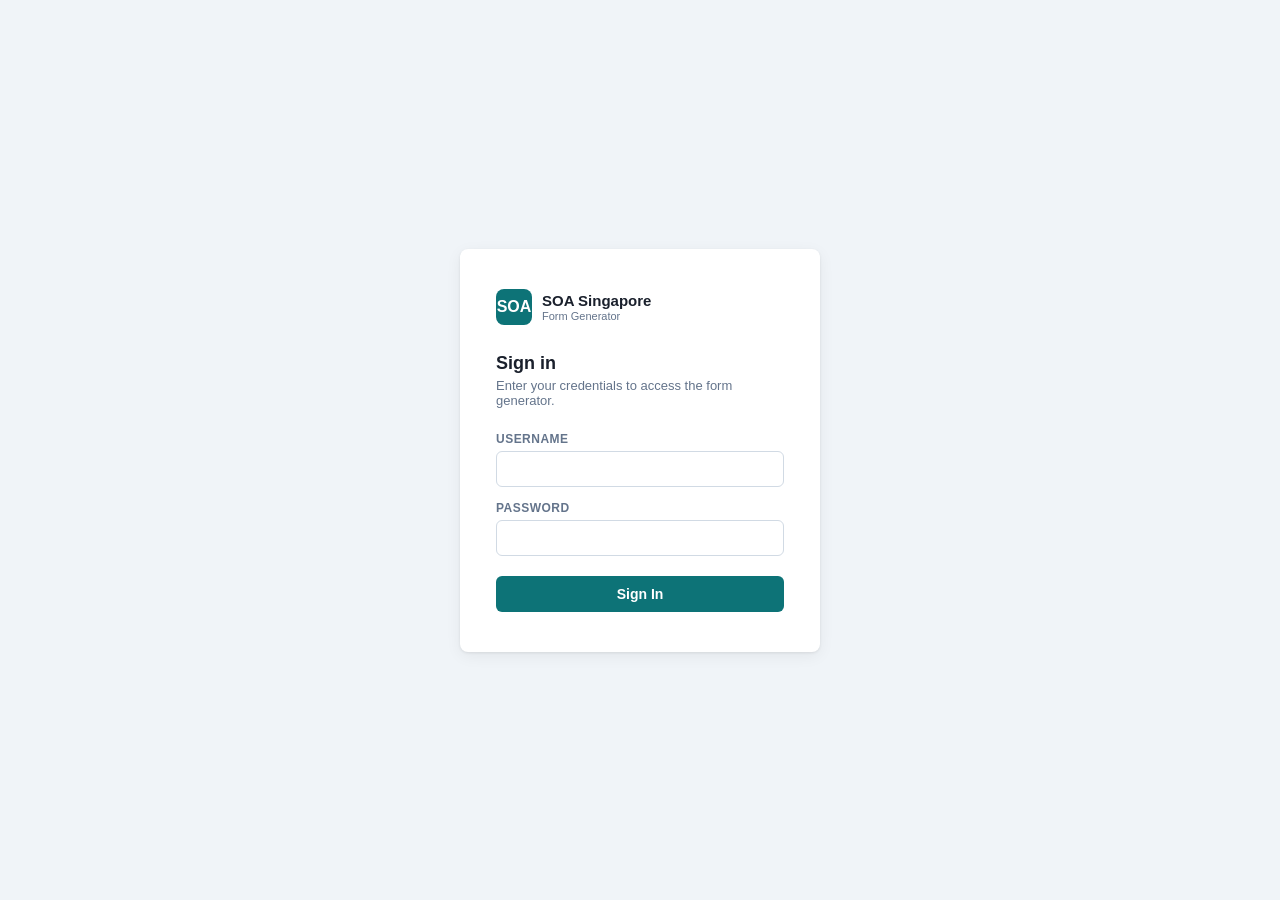
==== form-generator/Index.html @ 22507611 "feat: add form-generator — Apps Script PDF generation web app Standalone Google Apps Script project " ====
<!DOCTYPE html>
<html lang="en">
<head>
<meta charset="UTF-8" />
<meta name="viewport" content="width=device-width, initial-scale=1.0" />
<title>SOA Form Generator</title>
<style>
  *, *::before, *::after { box-sizing: border-box; margin: 0; padding: 0; }

  :root {
    --primary:     #0d7377;
    --primary-dk:  #0a5c60;
    --primary-lt:  #e6f4f4;
    --bg:          #f0f4f8;
    --surface:     #ffffff;
    --border:      #d1dae4;
    --text:        #1a202c;
    --muted:       #64748b;
    --error:       #dc2626;
    --error-bg:    #fef2f2;
    --radius:      8px;
    --shadow:      0 1px 3px rgba(0,0,0,.08), 0 4px 16px rgba(0,0,0,.06);
  }

  body {
    font-family: -apple-system, BlinkMacSystemFont, 'Segoe UI', Roboto, sans-serif;
    font-size: 14px;
    color: var(--text);
    background: var(--bg);
    min-height: 100vh;
  }

  /* ── Login ───────────────────────────────────────────────────────────────── */
  #login-view {
    display: flex;
    align-items: center;
    justify-content: center;
    min-height: 100vh;
    padding: 24px;
  }

  .login-card {
    background: var(--surface);
    border-radius: var(--radius);
    box-shadow: var(--shadow);
    padding: 40px 36px;
    width: 100%;
    max-width: 360px;
  }

  .login-logo {
    display: flex;
    align-items: center;
    gap: 10px;
    margin-bottom: 28px;
  }
  .login-logo-mark {
    width: 36px; height: 36px;
    background: var(--primary);
    border-radius: 8px;
    display: flex; align-items: center; justify-content: center;
    color: #fff; font-weight: 700; font-size: 16px; flex-shrink: 0;
  }
  .login-logo-text { font-size: 15px; font-weight: 600; line-height: 1.2; color: var(--text); }
  .login-logo-sub  { font-size: 11px; color: var(--muted); }

  .login-card h2 { font-size: 18px; font-weight: 700; margin-bottom: 4px; }
  .login-card p  { font-size: 13px; color: var(--muted); margin-bottom: 24px; }

  .field { margin-bottom: 14px; }
  .field label { display: block; font-size: 12px; font-weight: 600; margin-bottom: 5px; color: var(--muted); text-transform: uppercase; letter-spacing: .04em; }
  .field input  {
    width: 100%; padding: 9px 12px;
    border: 1px solid var(--border); border-radius: 6px;
    font-size: 14px; font-family: inherit; color: var(--text);
    outline: none; transition: border-color .15s;
  }
  .field input:focus { border-color: var(--primary); box-shadow: 0 0 0 3px rgba(13,115,119,.12); }

  .btn {
    display: inline-flex; align-items: center; justify-content: center; gap: 7px;
    padding: 10px 20px; border: none; border-radius: 6px;
    font-size: 14px; font-weight: 600; font-family: inherit;
    cursor: pointer; transition: background .15s, opacity .15s;
  }
  .btn-primary { background: var(--primary); color: #fff; width: 100%; margin-top: 6px; }
  .btn-primary:hover:not(:disabled) { background: var(--primary-dk); }
  .btn-primary:disabled { opacity: .55; cursor: not-allowed; }

  .alert {
    padding: 10px 14px; border-radius: 6px; font-size: 13px;
    margin-top: 14px; display: none;
  }
  .alert.show { display: block; }
  .alert-error   { background: var(--error-bg); color: var(--error); border: 1px solid #fca5a5; }
  .alert-success { background: var(--primary-lt); color: var(--primary-dk); border: 1px solid #a7d4d5; }

  /* ── Main app ─────────────────────────────────────────────────────────────── */
  #app-view { display: none; flex-direction: column; min-height: 100vh; }
  #app-view.visible { display: flex; }

  .app-header {
    background: var(--surface);
    border-bottom: 1px solid var(--border);
    padding: 0 24px;
    height: 56px;
    display: flex; align-items: center; gap: 12px;
    position: sticky; top: 0; z-index: 10;
  }
  .app-header-logo {
    width: 28px; height: 28px;
    background: var(--primary); border-radius: 6px;
    display: flex; align-items: center; justify-content: center;
    color: #fff; font-weight: 700; font-size: 13px; flex-shrink: 0;
  }
  .app-header-title { font-weight: 700; font-size: 15px; flex: 1; }
  .app-header-sub   { font-size: 12px; color: var(--muted); }

  .btn-ghost {
    background: none; border: 1px solid var(--border); color: var(--muted);
    padding: 6px 14px; font-size: 12px; font-weight: 600; border-radius: 6px;
    cursor: pointer; transition: border-color .15s, color .15s;
  }
  .btn-ghost:hover { border-color: var(--primary); color: var(--primary); }

  .app-body { flex: 1; padding: 24px; max-width: 960px; margin: 0 auto; width: 100%; }

  /* Controls bar */
  .controls-card {
    background: var(--surface);
    border: 1px solid var(--border);
    border-radius: var(--radius);
    padding: 20px;
    display: flex; gap: 12px; align-items: flex-end;
    flex-wrap: wrap;
    box-shadow: var(--shadow);
    margin-bottom: 20px;
  }

  .ctrl-group { display: flex; flex-direction: column; gap: 5px; flex: 1; min-width: 220px; }
  .ctrl-group label { font-size: 11px; font-weight: 700; text-transform: uppercase; letter-spacing: .05em; color: var(--muted); }

  select#record-select {
    width: 100%; padding: 9px 12px;
    border: 1px solid var(--border); border-radius: 6px;
    font-size: 14px; font-family: inherit; color: var(--text);
    background: var(--surface); cursor: pointer;
    outline: none; appearance: none;
    background-image: url("data:image/svg+xml,%3Csvg xmlns='http://www.w3.org/2000/svg' width='16' height='16' viewBox='0 0 24 24' fill='none' stroke='%2364748b' stroke-width='2'%3E%3Cpath d='M6 9l6 6 6-6'/%3E%3C/svg%3E");
    background-repeat: no-repeat;
    background-position: right 10px center;
    padding-right: 34px;
    transition: border-color .15s;
  }
  select#record-select:focus { border-color: var(--primary); box-shadow: 0 0 0 3px rgba(13,115,119,.12); }

  .btn-generate {
    background: var(--primary); color: #fff;
    padding: 9px 24px; flex-shrink: 0;
    font-size: 14px; font-weight: 600; border-radius: 6px;
    align-self: flex-end;
  }
  .btn-generate:hover:not(:disabled) { background: var(--primary-dk); }
  .btn-generate:disabled { opacity: .5; cursor: not-allowed; }

  /* Status */
  #status-bar { margin-bottom: 16px; min-height: 20px; }
  .status-msg {
    display: flex; align-items: center; gap: 8px;
    font-size: 13px; color: var(--muted); padding: 10px 14px;
    background: var(--surface); border: 1px solid var(--border);
    border-radius: 6px;
  }
  .status-msg.error   { color: var(--error); background: var(--error-bg); border-color: #fca5a5; }
  .status-msg.success { color: var(--primary-dk); background: var(--primary-lt); border-color: #a7d4d5; }

  /* Spinner */
  .spinner {
    width: 16px; height: 16px; flex-shrink: 0;
    border: 2px solid currentColor; border-top-color: transparent;
    border-radius: 50%; animation: spin .6s linear infinite;
  }
  @keyframes spin { to { transform: rotate(360deg); } }

  /* Preview */
  #preview-area {
    background: var(--surface);
    border: 1px solid var(--border);
    border-radius: var(--radius);
    overflow: hidden;
    box-shadow: var(--shadow);
    display: none;
  }
  #preview-area.visible { display: block; }

  .preview-toolbar {
    display: flex; align-items: center; justify-content: space-between;
    padding: 12px 16px;
    border-bottom: 1px solid var(--border);
    background: var(--bg);
  }
  .preview-filename { font-size: 13px; font-weight: 600; color: var(--text); }

  .btn-download {
    background: var(--primary); color: #fff;
    padding: 7px 18px; font-size: 13px; font-weight: 600;
    border-radius: 6px; text-decoration: none;
    display: inline-flex; align-items: center; gap: 6px;
    transition: background .15s;
  }
  .btn-download:hover { background: var(--primary-dk); }

  #pdf-frame {
    width: 100%; height: calc(100vh - 280px); min-height: 500px;
    border: none; display: block;
  }
</style>
</head>
<body>

<!-- ── Login ──────────────────────────────────────────────────────────────── -->
<div id="login-view">
  <div class="login-card">
    <div class="login-logo">
      <div class="login-logo-mark">SOA</div>
      <div>
        <div class="login-logo-text">SOA Singapore</div>
        <div class="login-logo-sub">Form Generator</div>
      </div>
    </div>
    <h2>Sign in</h2>
    <p>Enter your credentials to access the form generator.</p>
    <form id="login-form" onsubmit="handleLogin(event)">
      <div class="field">
        <label for="username">Username</label>
        <input type="text" id="username" name="username" autocomplete="username" required />
      </div>
      <div class="field">
        <label for="password">Password</label>
        <input type="password" id="password" name="password" autocomplete="current-password" required />
      </div>
      <button type="submit" class="btn btn-primary" id="login-btn">Sign In</button>
    </form>
    <div class="alert alert-error" id="login-error"></div>
  </div>
</div>

<!-- ── Main app ───────────────────────────────────────────────────────────── -->
<div id="app-view">

  <header class="app-header">
    <div class="app-header-logo">SOA</div>
    <div class="app-header-title">Form Generator</div>
    <span class="app-header-sub" id="record-count"></span>
    <button class="btn-ghost" onclick="handleLogout()">Sign Out</button>
  </header>

  <main class="app-body">

    <div class="controls-card">
      <div class="ctrl-group">
        <label for="record-select">Select record</label>
        <select id="record-select" disabled>
          <option value="">Loading records…</option>
        </select>
      </div>
      <button class="btn btn-generate" id="generate-btn" disabled onclick="handleGenerate()">
        Generate PDF
      </button>
    </div>

    <div id="status-bar"></div>

    <div id="preview-area">
      <div class="preview-toolbar">
        <span class="preview-filename" id="preview-filename"></span>
        <a id="download-link" class="btn-download" download>
          ↓ Download PDF
        </a>
      </div>
      <iframe id="pdf-frame" title="PDF preview"></iframe>
    </div>

  </main>
</div>

<script>
(function () {
  'use strict';

  // ── State ────────────────────────────────────────────────────────────────
  let authenticated = false;
  let records       = [];
  let currentBlobUrl = null;

  // ── Login ────────────────────────────────────────────────────────────────
  function handleLogin(e) {
    e.preventDefault();
    const btn  = document.getElementById('login-btn');
    const err  = document.getElementById('login-error');
    const user = document.getElementById('username').value.trim();
    const pass = document.getElementById('password').value;

    err.classList.remove('show');
    btn.disabled    = true;
    btn.textContent = 'Signing in…';

    google.script.run
      .withSuccessHandler(function (result) {
        btn.disabled    = false;
        btn.textContent = 'Sign In';
        if (result.success) {
          authenticated = true;
          document.getElementById('login-view').style.display = 'none';
          document.getElementById('app-view').classList.add('visible');
          loadRecords();
        } else {
          err.textContent = result.error || 'Login failed.';
          err.classList.add('show');
        }
      })
      .withFailureHandler(function (ex) {
        btn.disabled    = false;
        btn.textContent = 'Sign In';
        err.textContent = 'Error: ' + ex.message;
        err.classList.add('show');
      })
      .login(user, pass);
  }

  function handleLogout() {
    authenticated = false;
    records       = [];
    clearPreview();
    setStatus('');
    document.getElementById('app-view').classList.remove('visible');
    document.getElementById('login-view').style.display = 'flex';
    document.getElementById('username').value = '';
    document.getElementById('password').value = '';
    document.getElementById('login-error').classList.remove('show');
    document.getElementById('record-select').innerHTML = '<option value="">Loading records…</option>';
    document.getElementById('record-select').disabled  = true;
    document.getElementById('generate-btn').disabled   = true;
  }

  // ── Records ──────────────────────────────────────────────────────────────
  function loadRecords() {
    setStatus('Loading records…', 'loading');

    google.script.run
      .withSuccessHandler(function (data) {
        records = data;
        const sel = document.getElementById('record-select');
        sel.innerHTML = data.length
          ? '<option value="">— Select a record —</option>' +
            data.map(r => `<option value="${escHtml(r.id)}">${escHtml(r.label)}</option>`).join('')
          : '<option value="">No records found</option>';
        sel.disabled = false;
        document.getElementById('generate-btn').disabled = !data.length;
        document.getElementById('record-count').textContent =
          data.length ? data.length + ' record' + (data.length === 1 ? '' : 's') : '';
        setStatus('');
      })
      .withFailureHandler(function (ex) {
        setStatus('Failed to load records: ' + ex.message, 'error');
      })
      .getRecords();
  }

  // ── Generate ─────────────────────────────────────────────────────────────
  function handleGenerate() {
    const sel      = document.getElementById('record-select');
    const recordId = sel.value;
    if (!recordId) { setStatus('Please select a record first.', 'error'); return; }

    clearPreview();
    setStatus('Generating PDF…', 'loading');
    document.getElementById('generate-btn').disabled = true;
    document.getElementById('record-select').disabled = true;

    google.script.run
      .withSuccessHandler(function (result) {
        document.getElementById('generate-btn').disabled  = false;
        document.getElementById('record-select').disabled = false;

        if (!result.success) {
          setStatus('Generation failed: ' + (result.error || 'Unknown error.'), 'error');
          return;
        }

        setStatus('PDF generated successfully.', 'success');
        showPdf(result.base64, result.filename);
      })
      .withFailureHandler(function (ex) {
        document.getElementById('generate-btn').disabled  = false;
        document.getElementById('record-select').disabled = false;
        setStatus('Error: ' + ex.message, 'error');
      })
      .generatePDF(recordId);
  }

  // ── PDF preview ───────────────────────────────────────────────────────────
  function showPdf(base64, filename) {
    // Revoke any previous Blob URL to free memory
    if (currentBlobUrl) { URL.revokeObjectURL(currentBlobUrl); currentBlobUrl = null; }

    const bytes = Uint8Array.from(atob(base64), function (c) { return c.charCodeAt(0); });
    const blob  = new Blob([bytes], { type: 'application/pdf' });
    currentBlobUrl = URL.createObjectURL(blob);

    document.getElementById('pdf-frame').src       = currentBlobUrl;
    document.getElementById('download-link').href  = currentBlobUrl;
    document.getElementById('download-link').setAttribute('download', filename);
    document.getElementById('preview-filename').textContent = filename;
    document.getElementById('preview-area').classList.add('visible');
  }

  function clearPreview() {
    if (currentBlobUrl) { URL.revokeObjectURL(currentBlobUrl); currentBlobUrl = null; }
    document.getElementById('preview-area').classList.remove('visible');
    document.getElementById('pdf-frame').src = '';
  }

  // ── Status bar ────────────────────────────────────────────────────────────
  function setStatus(msg, type) {
    const bar = document.getElementById('status-bar');
    if (!msg) { bar.innerHTML = ''; return; }
    const spinner = type === 'loading' ? '<div class="spinner"></div>' : '';
    bar.innerHTML =
      `<div class="status-msg ${type === 'error' ? 'error' : type === 'success' ? 'success' : ''}">
         ${spinner}<span>${escHtml(msg)}</span>
       </div>`;
  }

  // ── Util ──────────────────────────────────────────────────────────────────
  function escHtml(str) {
    return String(str)
      .replace(/&/g, '&amp;').replace(/</g, '&lt;')
      .replace(/>/g, '&gt;').replace(/"/g, '&quot;');
  }

  // ── Expose to inline handlers ─────────────────────────────────────────────
  window.handleLogin    = handleLogin;
  window.handleLogout   = handleLogout;
  window.handleGenerate = handleGenerate;
}());
</script>
</body>
</html>
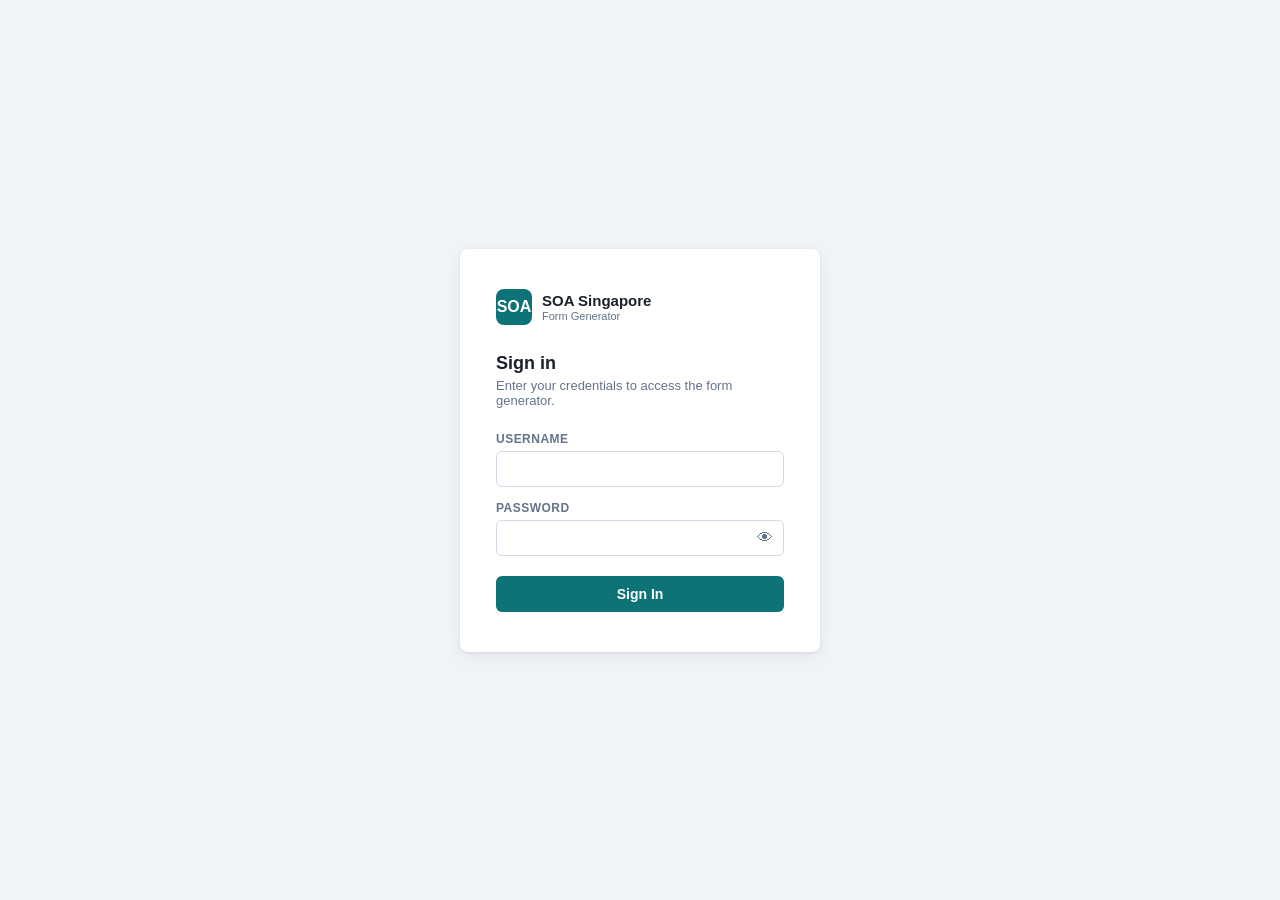
==== commit 4b24d310: "fix(form-generator): resolve handleLogin undefined; add password unmask toggle - Remove IIFE so func" ====
--- a/form-generator/Index.html
+++ b/form-generator/Index.html
@@ -116,6 +116,12 @@
   .app-header-title { font-weight: 700; font-size: 15px; flex: 1; }
   .app-header-sub   { font-size: 12px; color: var(--muted); }
 
+  .version-badge {
+    font-size: 11px; font-weight: 600; color: var(--primary);
+    background: var(--primary-lt); border: 1px solid #a7d4d5;
+    border-radius: 20px; padding: 2px 9px; letter-spacing: .02em;
+  }
+
   .btn-ghost {
     background: none; border: 1px solid var(--border); color: var(--muted);
     padding: 6px 14px; font-size: 12px; font-weight: 600; border-radius: 6px;
@@ -195,23 +201,29 @@
 
   .preview-toolbar {
     display: flex; align-items: center; justify-content: space-between;
+    flex-wrap: wrap; gap: 10px;
     padding: 12px 16px;
     border-bottom: 1px solid var(--border);
     background: var(--bg);
   }
   .preview-filename { font-size: 13px; font-weight: 600; color: var(--text); }
 
-  .btn-download {
-    background: var(--primary); color: #fff;
+  .preview-actions { display: flex; gap: 10px; flex-wrap: wrap; }
+
+  .btn-action {
     padding: 7px 18px; font-size: 13px; font-weight: 600;
-    border-radius: 6px; text-decoration: none;
+    border-radius: 6px; text-decoration: none; border: none; cursor: pointer;
     display: inline-flex; align-items: center; gap: 6px;
-    transition: background .15s;
-  }
-  .btn-download:hover { background: var(--primary-dk); }
+    transition: background .15s, color .15s;
+    font-family: inherit;
+  }
+  .btn-action-primary { background: var(--primary); color: #fff; }
+  .btn-action-primary:hover { background: var(--primary-dk); }
+  .btn-action-outline { background: none; border: 1px solid var(--border); color: var(--text); }
+  .btn-action-outline:hover { border-color: var(--primary); color: var(--primary); }
 
   #pdf-frame {
-    width: 100%; height: calc(100vh - 280px); min-height: 500px;
+    width: 100%; height: calc(100vh - 220px); min-height: 500px;
     border: none; display: block;
   }
 </style>
@@ -237,7 +249,12 @@
       </div>
       <div class="field">
         <label for="password">Password</label>
-        <input type="password" id="password" name="password" autocomplete="current-password" required />
+        <div style="position:relative;">
+          <input type="password" id="password" name="password" autocomplete="current-password" required style="padding-right:40px;width:100%;" />
+          <button type="button" id="pw-toggle" onclick="togglePassword()"
+            style="position:absolute;right:0;top:0;height:100%;width:38px;border:none;background:none;cursor:pointer;color:var(--muted);font-size:16px;display:flex;align-items:center;justify-content:center;"
+            title="Show / hide password">&#128065;</button>
+        </div>
       </div>
       <button type="submit" class="btn btn-primary" id="login-btn">Sign In</button>
     </form>
@@ -251,6 +268,7 @@
   <header class="app-header">
     <div class="app-header-logo">SOA</div>
     <div class="app-header-title">Form Generator</div>
+    <span class="version-badge" id="version-badge"></span>
     <span class="app-header-sub" id="record-count"></span>
     <button class="btn-ghost" onclick="handleLogout()">Sign Out</button>
   </header>
@@ -274,24 +292,22 @@
     <div id="preview-area">
       <div class="preview-toolbar">
         <span class="preview-filename" id="preview-filename"></span>
-        <a id="download-link" class="btn-download" download>
-          ↓ Download PDF
-        </a>
+        <div class="preview-actions">
+          <a id="open-link" class="btn-action btn-action-outline" target="_blank" rel="noopener">↗ Open in Drive</a>
+          <a id="download-link" class="btn-action btn-action-primary" target="_blank" rel="noopener">↓ Download PDF</a>
+        </div>
       </div>
-      <iframe id="pdf-frame" title="PDF preview"></iframe>
+      <iframe id="pdf-frame" title="PDF preview" allowfullscreen></iframe>
     </div>
 
   </main>
 </div>
 
 <script>
-(function () {
-  'use strict';
-
   // ── State ────────────────────────────────────────────────────────────────
-  let authenticated = false;
-  let records       = [];
-  let currentBlobUrl = null;
+  var authenticated  = false;
+  var records        = [];
+  var currentFileId  = null;
 
   // ── Login ────────────────────────────────────────────────────────────────
   function handleLogin(e) {
@@ -313,6 +329,7 @@
           authenticated = true;
           document.getElementById('login-view').style.display = 'none';
           document.getElementById('app-view').classList.add('visible');
+          loadVersion();
           loadRecords();
         } else {
           err.textContent = result.error || 'Login failed.';
@@ -331,6 +348,7 @@
   function handleLogout() {
     authenticated = false;
     records       = [];
+    currentFileId = null;
     clearPreview();
     setStatus('');
     document.getElementById('app-view').classList.remove('visible');
@@ -341,6 +359,15 @@
     document.getElementById('record-select').innerHTML = '<option value="">Loading records…</option>';
     document.getElementById('record-select').disabled  = true;
     document.getElementById('generate-btn').disabled   = true;
+  }
+
+  // ── Version ──────────────────────────────────────────────────────────────
+  function loadVersion() {
+    google.script.run
+      .withSuccessHandler(function (v) {
+        if (v) document.getElementById('version-badge').textContent = v;
+      })
+      .getVersion();
   }
 
   // ── Records ──────────────────────────────────────────────────────────────
@@ -378,6 +405,9 @@
     document.getElementById('generate-btn').disabled = true;
     document.getElementById('record-select').disabled = true;
 
+    const prevFileId = currentFileId;
+    currentFileId = null;
+
     google.script.run
       .withSuccessHandler(function (result) {
         document.getElementById('generate-btn').disabled  = false;
@@ -389,34 +419,30 @@
         }
 
         setStatus('PDF generated successfully.', 'success');
-        showPdf(result.base64, result.filename);
+        currentFileId = result.fileId;
+        showPdf(result.fileId, result.filename);
       })
       .withFailureHandler(function (ex) {
         document.getElementById('generate-btn').disabled  = false;
         document.getElementById('record-select').disabled = false;
         setStatus('Error: ' + ex.message, 'error');
       })
-      .generatePDF(recordId);
+      .generatePDF(recordId, prevFileId);
   }
 
   // ── PDF preview ───────────────────────────────────────────────────────────
-  function showPdf(base64, filename) {
-    // Revoke any previous Blob URL to free memory
-    if (currentBlobUrl) { URL.revokeObjectURL(currentBlobUrl); currentBlobUrl = null; }
-
-    const bytes = Uint8Array.from(atob(base64), function (c) { return c.charCodeAt(0); });
-    const blob  = new Blob([bytes], { type: 'application/pdf' });
-    currentBlobUrl = URL.createObjectURL(blob);
-
-    document.getElementById('pdf-frame').src       = currentBlobUrl;
-    document.getElementById('download-link').href  = currentBlobUrl;
-    document.getElementById('download-link').setAttribute('download', filename);
+  function showPdf(fileId, filename) {
+    document.getElementById('pdf-frame').src =
+      'https://drive.google.com/file/d/' + fileId + '/preview';
+    document.getElementById('open-link').href =
+      'https://drive.google.com/file/d/' + fileId + '/view';
+    document.getElementById('download-link').href =
+      'https://drive.google.com/uc?export=download&id=' + fileId;
     document.getElementById('preview-filename').textContent = filename;
     document.getElementById('preview-area').classList.add('visible');
   }
 
   function clearPreview() {
-    if (currentBlobUrl) { URL.revokeObjectURL(currentBlobUrl); currentBlobUrl = null; }
     document.getElementById('preview-area').classList.remove('visible');
     document.getElementById('pdf-frame').src = '';
   }
@@ -439,11 +465,18 @@
       .replace(/>/g, '&gt;').replace(/"/g, '&quot;');
   }
 
-  // ── Expose to inline handlers ─────────────────────────────────────────────
-  window.handleLogin    = handleLogin;
-  window.handleLogout   = handleLogout;
-  window.handleGenerate = handleGenerate;
-}());
+  // ── Password toggle ───────────────────────────────────────────────────────
+  function togglePassword() {
+    var inp = document.getElementById('password');
+    var btn = document.getElementById('pw-toggle');
+    if (inp.type === 'password') {
+      inp.type = 'text';
+      btn.innerHTML = '&#128064;'; // eyes open
+    } else {
+      inp.type = 'password';
+      btn.innerHTML = '&#128065;'; // eye
+    }
+  }
 </script>
 </body>
 </html>
